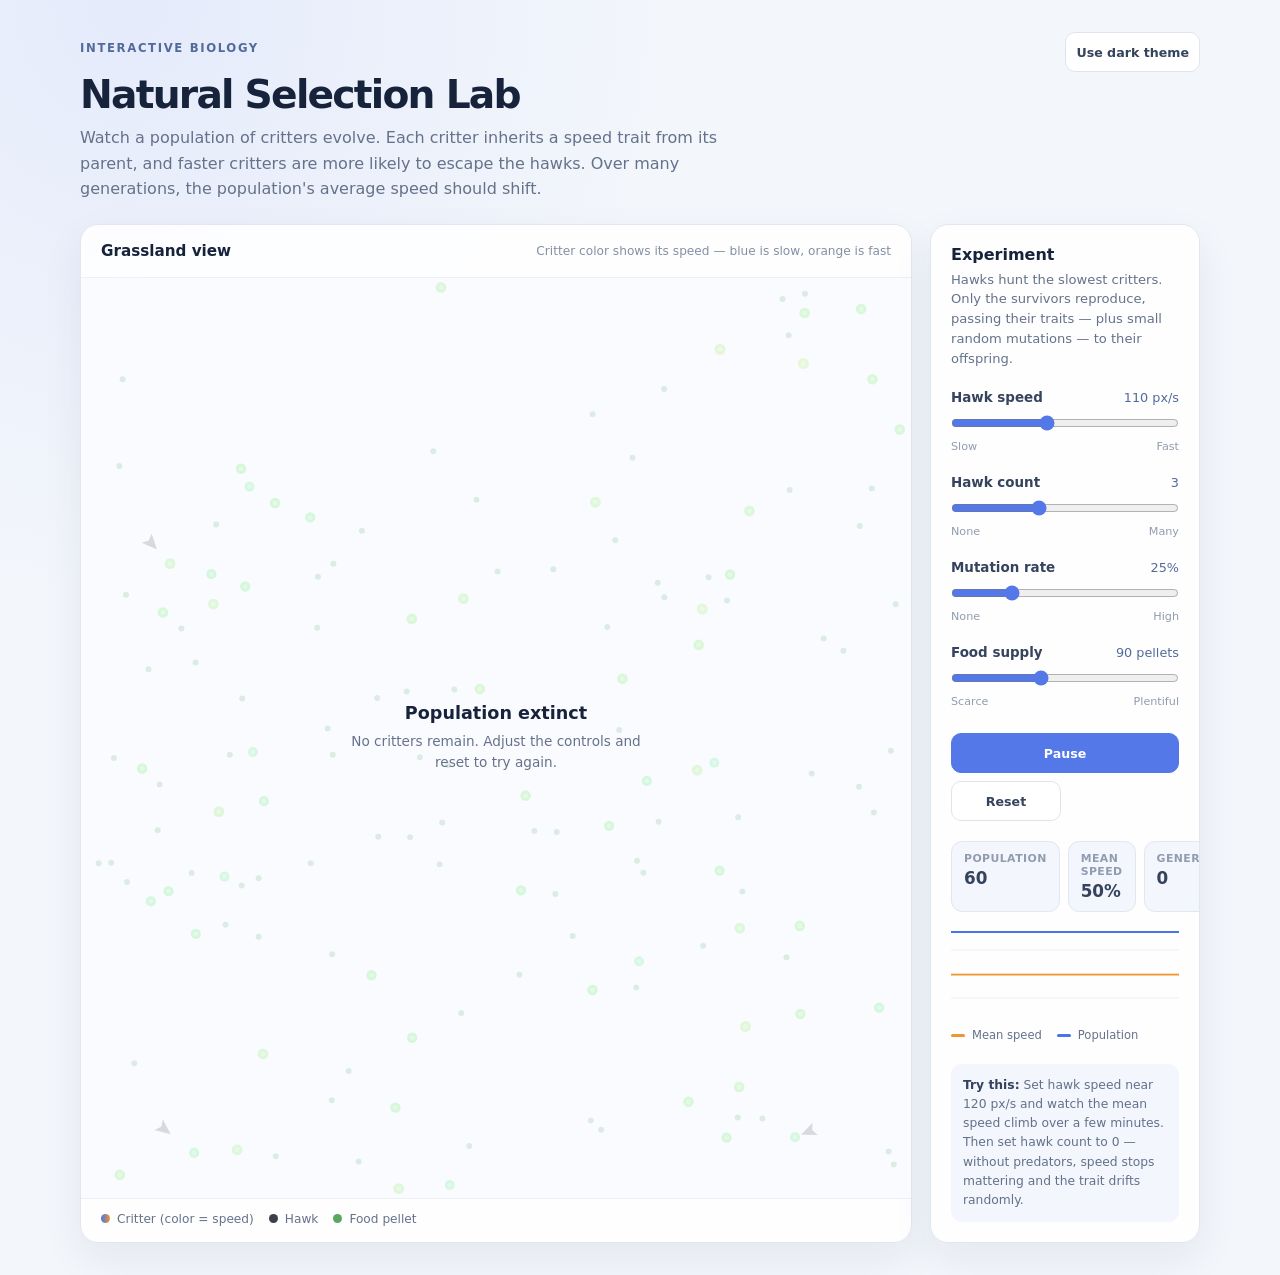
==== biology/evolution/index.html @ 33422c20 "biology practical" ====
<!DOCTYPE html>
<html lang="en">
<head>
  <meta charset="UTF-8">
  <meta name="viewport" content="width=device-width, initial-scale=1.0">
  <meta name="theme-color" content="#f3f6fb">
  <title>Natural Selection Lab</title>
  <link rel="stylesheet" href="styles.css">
</head>
<body>
  <main class="app">
    <header>
      <div class="header-top">
        <p class="eyebrow">Interactive biology</p>
        <button id="theme-toggle" class="theme-toggle" type="button" aria-pressed="false" aria-label="Switch to dark theme">Use dark theme</button>
      </div>
      <h1>Natural Selection Lab</h1>
      <p class="intro">Watch a population of critters evolve. Each critter inherits a speed trait from its parent, and faster critters are more likely to escape the hawks. Over many generations, the population's average speed should shift.</p>
    </header>

    <section class="layout" aria-label="Natural selection simulation">
      <div class="stage">
        <div class="stage-heading">
          <strong>Grassland view</strong>
          <span class="hint">Critter color shows its speed — blue is slow, orange is fast</span>
        </div>
        <div class="canvas-wrap">
          <canvas id="simulation" aria-label="Interactive view of critters, food pellets, and hawk predators"></canvas>
          <div id="extinct-overlay" class="overlay" hidden>
            <strong>Population extinct</strong>
            <span>No critters remain. Adjust the controls and reset to try again.</span>
          </div>
        </div>
        <div class="legend" aria-label="Legend">
          <span><i class="key prey"></i>Critter (color = speed)</span>
          <span><i class="key predator"></i>Hawk</span>
          <span><i class="key food"></i>Food pellet</span>
        </div>
      </div>

      <aside class="panel" aria-label="Simulation controls">
        <h2>Experiment</h2>
        <p class="panel-intro">Hawks hunt the slowest critters. Only the survivors reproduce, passing their traits — plus small random mutations — to their offspring.</p>

        <div class="control">
          <div class="control-heading">
            <label for="hawk-speed">Hawk speed</label>
            <output id="hawk-speed-value" for="hawk-speed">110 px/s</output>
          </div>
          <input id="hawk-speed" type="range" min="60" max="180" value="110">
          <div class="range-ends"><span>Slow</span><span>Fast</span></div>
        </div>

        <div class="control">
          <div class="control-heading">
            <label for="hawk-count">Hawk count</label>
            <output id="hawk-count-value" for="hawk-count">3</output>
          </div>
          <input id="hawk-count" type="range" min="0" max="8" value="3">
          <div class="range-ends"><span>None</span><span>Many</span></div>
        </div>

        <div class="control">
          <div class="control-heading">
            <label for="mutation">Mutation rate</label>
            <output id="mutation-value" for="mutation">25%</output>
          </div>
          <input id="mutation" type="range" min="0" max="100" value="25">
          <div class="range-ends"><span>None</span><span>High</span></div>
        </div>

        <div class="control">
          <div class="control-heading">
            <label for="food">Food supply</label>
            <output id="food-value" for="food">90 pellets</output>
          </div>
          <input id="food" type="range" min="20" max="200" value="90" step="10">
          <div class="range-ends"><span>Scarce</span><span>Plentiful</span></div>
        </div>

        <div class="button-row">
          <button id="pause" class="primary" type="button">Pause</button>
          <button id="reset" type="button">Reset</button>
        </div>

        <div class="stats" aria-label="Population statistics">
          <div class="stat"><span>Population</span><strong id="stat-pop">0</strong></div>
          <div class="stat"><span>Mean speed</span><strong id="stat-speed">0%</strong></div>
          <div class="stat"><span>Generation</span><strong id="stat-gen">0</strong></div>
        </div>

        <div class="chart-wrap">
          <canvas id="chart" aria-label="Line chart of mean speed and population over time"></canvas>
          <div class="chart-legend">
            <span><i class="key line-speed"></i>Mean speed</span>
            <span><i class="key line-pop"></i>Population</span>
          </div>
        </div>

        <div class="tip"><strong>Try this:</strong> Set hawk speed near 120 px/s and watch the mean speed climb over a few minutes. Then set hawk count to 0 — without predators, speed stops mattering and the trait drifts randomly.</div>
      </aside>
    </section>
  </main>

  <script src="script.js" defer></script>
</body>
</html>
---- biology/evolution/styles.css ----
:root {
      color-scheme: light;
  --page-background: #f3f6fb;
  --page-glow: rgba(84, 121, 255, .09);
  --text: #17233b;
  --muted-text: #65728a;
  --surface: rgba(255, 255, 255, .91);
  --border: #e1e7f0;
  --divider: #edf0f5;
  --subtle-text: #8490a4;
  --label-text: #35435d;
  --output-text: #536b9a;
  --range-text: #929caf;
  --button-background: #fff;
  --button-border: #dfe5ef;
  --button-hover-background: #f7f9ff;
  --tip-background: #f3f6fc;
  --tip-text: #63718a;
  --canvas-background: #fbfcff;
  --chart-grid: #e8edf5;
  --chart-text: #8490a4;
  --predator-color: #3a3f4a;
  font-family: Inter, ui-sans-serif, system-ui, -apple-system, BlinkMacSystemFont, "Segoe UI", sans-serif;
  color: var(--text);
  background: var(--page-background);
  font-synthesis: none;
  text-rendering: optimizeLegibility;
  -webkit-font-smoothing: antialiased;
  -moz-osx-font-smoothing: grayscale;
}

:root[data-theme="dark"] {
  color-scheme: dark;
  --page-background: #111827;
  --page-glow: rgba(84, 121, 255, .12);
  --text: #e8edf7;
  --muted-text: #a7b3c8;
  --surface: rgba(27, 38, 56, .96);
  --border: #34425a;
  --divider: #2b394f;
  --subtle-text: #a0aec3;
  --label-text: #d0d9e8;
  --output-text: #a9bcf2;
  --range-text: #9aa8bd;
  --button-background: #243147;
  --button-border: #3a4962;
  --button-hover-background: #2e3e58;
  --tip-background: #243147;
  --tip-text: #b4c0d3;
  --canvas-background: #172235;
  --chart-grid: #2b394f;
  --chart-text: #7d8ba3;
  --predator-color: #c9d2e4;
}

* { box-sizing: border-box; }

    body {
      min-width: 320px;
      min-height: 100vh;
      margin: 0;
      padding: 32px 20px;
      background:
        radial-gradient(ellipse at 10% 0%, var(--page-glow), transparent 34rem),
        var(--page-background);
    }

    .app { width: min(1120px, 100%); margin: 0 auto; }

    header { margin: 0 0 22px; }
    .header-top { display: flex; align-items: center; justify-content: space-between; gap: 16px; }

    .eyebrow {
      margin: 0 0 8px;
      color: var(--output-text);
      font-size: .73rem;
      font-weight: 750;
      letter-spacing: .14em;
      text-transform: uppercase;
    }

    h1 { margin: 0; font-size: clamp(1.7rem, 4vw, 2.45rem); letter-spacing: -.045em; }
    .intro { max-width: 650px; margin: 8px 0 0; color: var(--muted-text); line-height: 1.6; }

    .layout {
      display: grid;
      grid-template-columns: minmax(0, 1fr) 270px;
      gap: 18px;
      align-items: stretch;
    }

    .stage, .panel {
      overflow: hidden;
      border: 1px solid var(--border);
      border-radius: 18px;
      background: var(--surface);
      box-shadow: 0 16px 42px rgba(34, 52, 89, .07);
    }

    .stage { display: flex; min-height: 510px; flex-direction: column; }

    .stage-heading {
      display: flex;
      align-items: center;
      justify-content: space-between;
      gap: 12px;
      padding: 17px 20px;
      border-bottom: 1px solid var(--divider);
    }

    .stage-heading strong { font-size: .95rem; }
    .hint { color: var(--subtle-text); font-size: .76rem; }

    .canvas-wrap { position: relative; flex: 1; min-height: 430px; }

    canvas {
      display: block;
      width: 100%;
      height: 100%;
      min-height: 430px;
      touch-action: none;
    }

    #chart { height: 96px; min-height: 0; cursor: default; }

    .overlay {
      position: absolute;
      inset: 0;
      display: flex;
      flex-direction: column;
      align-items: center;
      justify-content: center;
      gap: 8px;
      background: color-mix(in srgb, var(--canvas-background) 82%, transparent);
      color: var(--text);
      text-align: center;
      padding: 20px;
    }
    .overlay strong { font-size: 1.1rem; }
    .overlay span { max-width: 320px; color: var(--muted-text); font-size: .85rem; line-height: 1.5; }

    .legend {
      display: flex;
      flex-wrap: wrap;
      gap: 15px;
      padding: 13px 20px 16px;
      border-top: 1px solid var(--divider);
      color: var(--muted-text);
      font-size: .76rem;
    }
    .legend span, .chart-legend span { display: inline-flex; align-items: center; gap: 7px; }
    .key { width: 9px; height: 9px; border-radius: 50%; }
    .key.prey { background: linear-gradient(90deg, #4774e8, #f0952f); }
    .key.predator { background: var(--predator-color); }
    .key.food { background: #5aa85f; }
    .key.line-speed { width: 14px; height: 3px; border-radius: 2px; background: #f0952f; }
    .key.line-pop { width: 14px; height: 3px; border-radius: 2px; background: #4774e8; }

    .panel { padding: 20px; }
    .panel h2 { margin: 0; font-size: 1rem; }
    .panel-intro { margin: 6px 0 22px; color: var(--muted-text); font-size: .82rem; line-height: 1.5; }

    .control { margin: 0 0 22px; }
    .control-heading { display: flex; justify-content: space-between; gap: 12px; margin-bottom: 10px; }
    label { color: var(--label-text); font-size: .84rem; font-weight: 650; }
    output { color: var(--output-text); font-size: .8rem; font-variant-numeric: tabular-nums; }

    input[type="range"] {
      width: 100%;
      margin: 0;
      accent-color: #5478e8;
      cursor: pointer;
    }

    .range-ends { display: flex; justify-content: space-between; margin-top: 5px; color: var(--range-text); font-size: .7rem; }

    .button-row { display: grid; grid-template-columns: 1fr 1fr; gap: 8px; margin-top: 25px; }
    button {
      min-height: 40px;
      padding: 8px 10px;
      border: 1px solid var(--button-border);
      border-radius: 10px;
      background: var(--button-background);
      color: var(--label-text);
      font: inherit;
      font-size: .79rem;
      font-weight: 650;
      cursor: pointer;
      transition: background .15s, border-color .15s, transform .15s;
    }
    button:hover:not(:disabled) { transform: translateY(-1px); border-color: #aebfe8; background: var(--button-hover-background); }
    button:focus-visible, input:focus-visible { outline: 3px solid rgba(84, 120, 232, .3); outline-offset: 2px; }
    button:disabled { cursor: not-allowed; opacity: .48; }
    .primary { grid-column: 1 / -1; border-color: #5478e8; background: #5478e8; color: white; }
    .primary:hover:not(:disabled) { border-color: #4266d6; background: #4266d6; }
    .theme-toggle { flex: 0 0 auto; }

    .stats {
      display: grid;
      grid-template-columns: repeat(3, 1fr);
      gap: 8px;
      margin-top: 20px;
    }
    .stat {
      padding: 10px 12px;
      border: 1px solid var(--border);
      border-radius: 11px;
      background: var(--tip-background);
    }
    .stat span { display: block; color: var(--range-text); font-size: .68rem; font-weight: 650; letter-spacing: .04em; text-transform: uppercase; }
    .stat strong { display: block; margin-top: 3px; color: var(--label-text); font-size: 1.05rem; font-variant-numeric: tabular-nums; }

    .chart-wrap { margin-top: 14px; }
    .chart-legend { display: flex; gap: 15px; margin-top: 6px; color: var(--muted-text); font-size: .72rem; }

    .tip {
      margin-top: 22px;
      padding: 12px;
      border-radius: 11px;
      background: var(--tip-background);
      color: var(--tip-text);
      font-size: .77rem;
      line-height: 1.55;
    }
    .tip strong { color: var(--label-text); }

    @media (max-width: 760px) {
      body { padding: 23px 14px; }
      .layout { grid-template-columns: 1fr; }
      .stage { min-height: 430px; }
      .canvas-wrap, canvas { min-height: 350px; }
      #chart { min-height: 90px; }
      .panel { display: grid; grid-template-columns: 1fr 1fr; column-gap: 22px; }
      .panel h2, .panel-intro, .button-row, .stats, .chart-wrap, .tip { grid-column: 1 / -1; }
      .panel-intro { margin-bottom: 15px; }
    }

    @media (max-width: 480px) {
      .hint { display: none; }
      .panel { display: block; }
      .theme-toggle { padding-inline: 8px; font-size: .72rem; }
    }
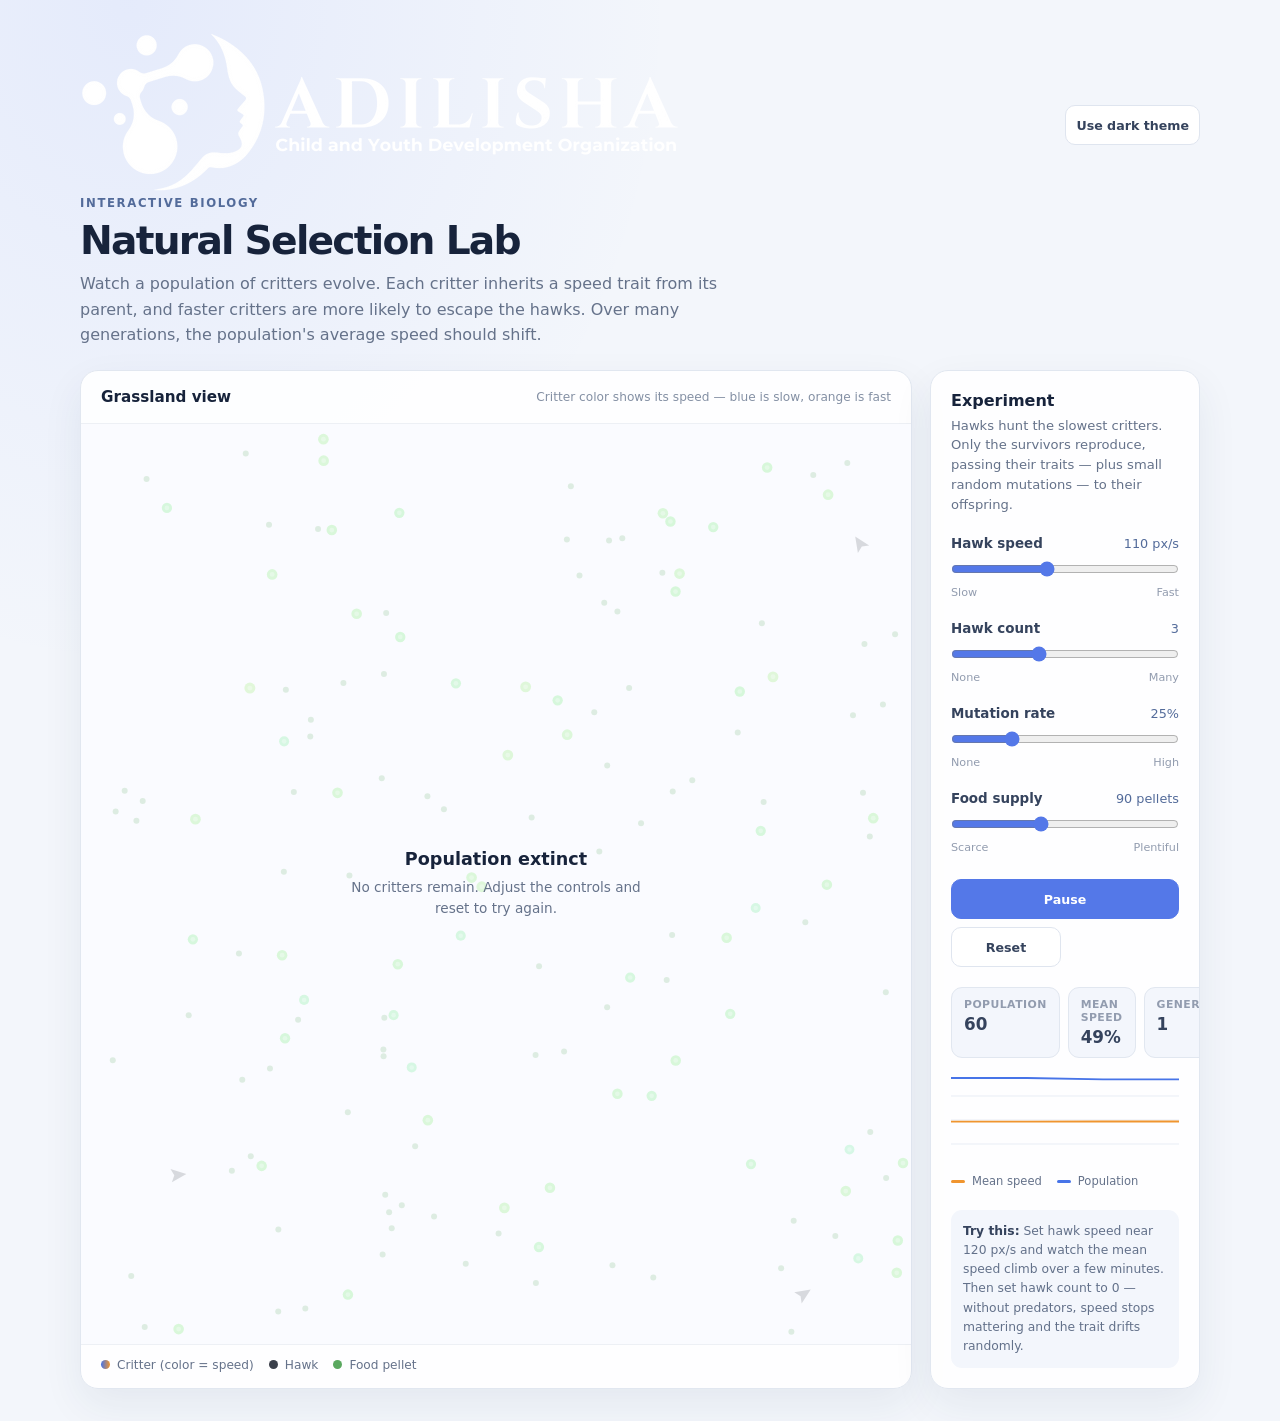
==== commit b8862433: "adding logo to the simulations" ====
--- a/biology/evolution/index.html
+++ b/biology/evolution/index.html
@@ -11,7 +11,10 @@
   <main class="app">
     <header>
       <div class="header-top">
-        <p class="eyebrow">Interactive biology</p>
+        <div class="brand">
+          <img class="logo" src="logo.png" alt="Simulations logo">
+          <p class="eyebrow">Interactive biology</p>
+        </div>
         <button id="theme-toggle" class="theme-toggle" type="button" aria-pressed="false" aria-label="Switch to dark theme">Use dark theme</button>
       </div>
       <h1>Natural Selection Lab</h1>
